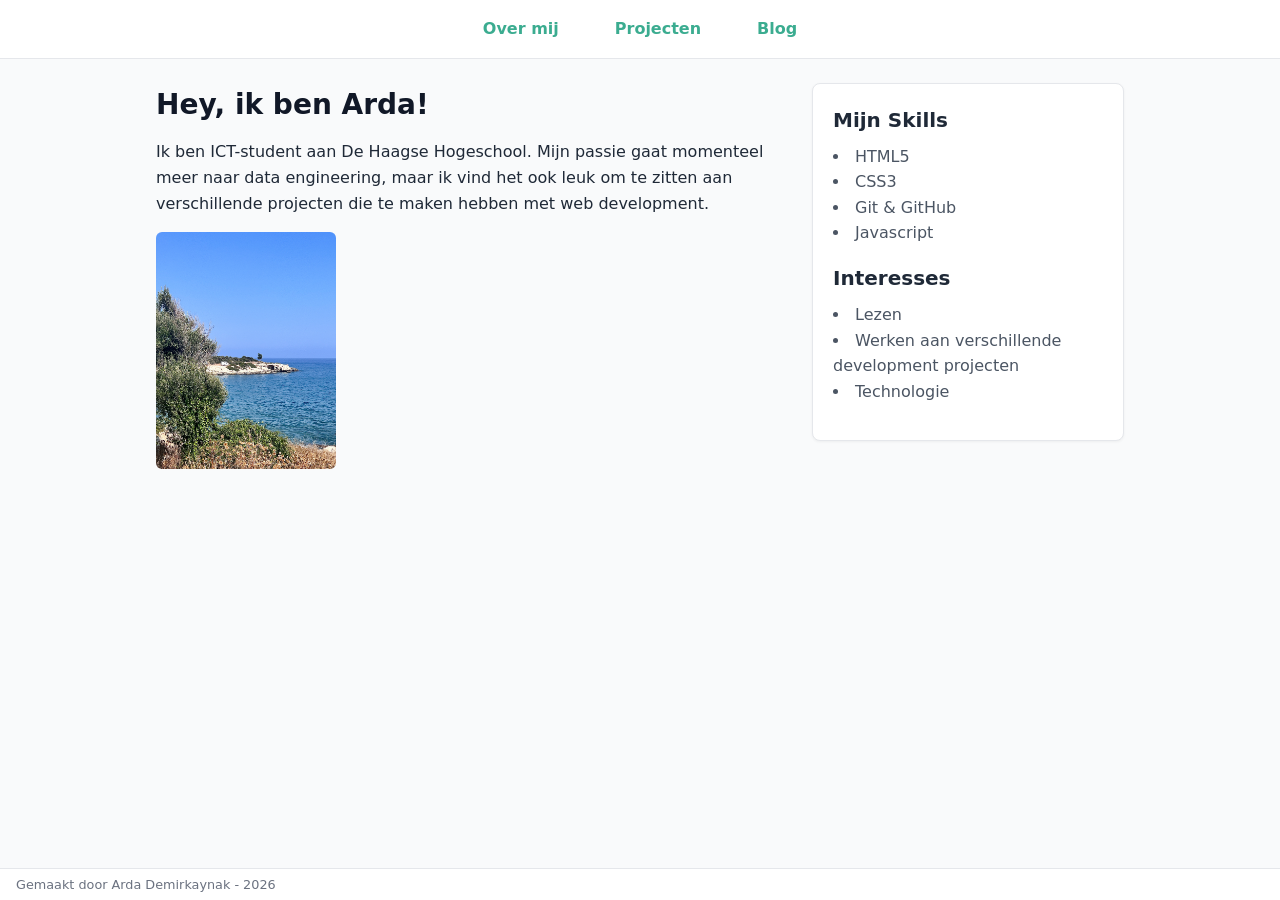
==== index.html @ d85af8c0 "changed homepage.html to index.html Made this change in order to work with GitHub Pages" ====
<!DOCTYPE html>
<html lang="nl">
    
<head> 
    <meta charset="UTF-8">
    <meta name="viewport" content="width=device-width, initial-scale=1.0">
    <title>Over mij</title>
    <link rel="stylesheet" href='style.css'>
</head>
<body>

<header>
    <nav>
        <ul>
            <li><a href="index.html">Over mij</a></li>
            <li><a href="projecten.html">Projecten</a></li>
            <li><a href="blog.html">Blog</a></li>            
        </ul>
    </nav>
</header>

<main>
    <section>
    <h1>Hey, ik ben Arda! </h1>
    <p>
        Ik ben ICT-student aan De Haagse Hogeschool. Mijn passie gaat momenteel meer naar data engineering, maar ik vind het ook leuk om te zitten aan verschillende projecten die te maken hebben met web development. 
    </p>

    <p>
        <img src="images/profielfoto.jpg" alt="Profielfoto van Arda" width="180">
    </p>        
    </section>

    <aside>
        <h2>Mijn Skills</h2>
        <ul>
            <li>HTML5</li>
            <li>CSS3</li>
            <li>Git & GitHub</li>
            <li>Javascript</li>
        </ul>

        <h2>Interesses</h2>
            <ul>
                <li>Lezen</li>
                 <li>Werken aan verschillende development projecten</li>
                 <li>Technologie</li>
            </ul>
    </aside>

</main>

<footer>
    <p>Gemaakt door Arda Demirkaynak - 2026</p>
</footer>
    
</body>
</html>
---- style.css ----
*,
*::before,
*::after {
    box-sizing: border-box;
    margin: 0;
    padding: 0;
}

body {
    font-family: system-ui, -apple-system, BlinkMacSystemFont, 'Segoe UI', Roboto, Oxygen, Ubuntu, Cantarell, 'Open Sans', 'Helvetica Neue', sans-serif;
    line-height: 1.6;
    color: #1f2937;
    background-color: #f9fafb;

    min-height: 100vh;
    display: flex;
    flex-direction: column;
}

img {
    max-width: 100%;
    height: auto;
    display: block;
}

header {
    background-color: #ffffff;
    border-bottom: 1px solid #e5e7eb;
    padding: 1rem;
}

nav ul {
    display: flex;
    flex-wrap: wrap;
    list-style: none;
    justify-content: center;
    gap: 1.5rem;
}

nav a {
    color: #3BAC90;
    text-decoration: none;
    font-weight: 600;
    font-size: 1rem;
    padding: 0.5rem;
    border-radius: 4px;
    transition: background-color 0.2s ease, color 0.2s ease;
}

nav a:hover,
nav a:focus {
    background-color: #eff6ff;
    color: #3BAC90;
    outline: none;
}

main {
    max-width: 1000px;
    margin: 0 auto;
    padding: 1.5rem 1rem;
    flex: 1;
    width: 100%;
}

h1 {
    font-size: 1.75rem;
    margin-bottom: 0.75rem;
    color: #111827;
}

h2 {
    font-size: 1.25rem;
    margin-bottom: 0.5rem;
    color: #1f2937;
}

p {
    margin-bottom: 1rem;
}

article, 
aside {
    background-color: #ffffff;
    border: 1px solid #e5e7eb;
    border-radius: 8px;
    padding: 1.25rem;
    margin-bottom: 1.5rem;
    box-shadow: 0 1px 3px rgba(0, 0, 0, 0.05);
}

article img,
section img {
    border-radius: 6px;
    margin: 0.75rem 0;   
}

article ul,
aside ul {
    list-style-position: inside;
    margin-bottom: 1rem;
    color: #4b5563;
}

time {
    font-size: 0.875rem;
    color: #6b7280;
    font-style: italic;
}

article a,
section a {
    color: #3BAC90;
    text-decoration: none;
    font-weight: 600;
}

article a:hover,
section a:hover {
    text-decoration: underline;
}

footer {
    background-color: #ffffff;
    border-top: 1px solid #e5e7eb;
    text-align: left;
    padding: 0.5rem 1rem;
    font-size: 0.8rem;
    color: #6b7280;
    margin-top: 2rem;
}

footer p {
    margin-bottom: 0;
    line-height: 1.2;
}

@media (min-width: 768px) {

    main:has(aside) {
        display: grid;
        grid-template-columns: 2fr 1fr;
        gap: 2rem;
        align-items: start;
    }

    main section:nth-of-type(2) {
        display: grid;
        grid-template-columns: repeat(2, 1fr);
        gap: 1.5rem;
    }

    article {
        margin-bottom: 0;
    }
}

@media (min-width: 1024px) {
    
    main section:nth-of-type(2) {
        grid-template-columns: repeat(3, 1fr);
        gap: 2rem;
    }

    nav ul {
        gap: 2.5rem;
    }
}
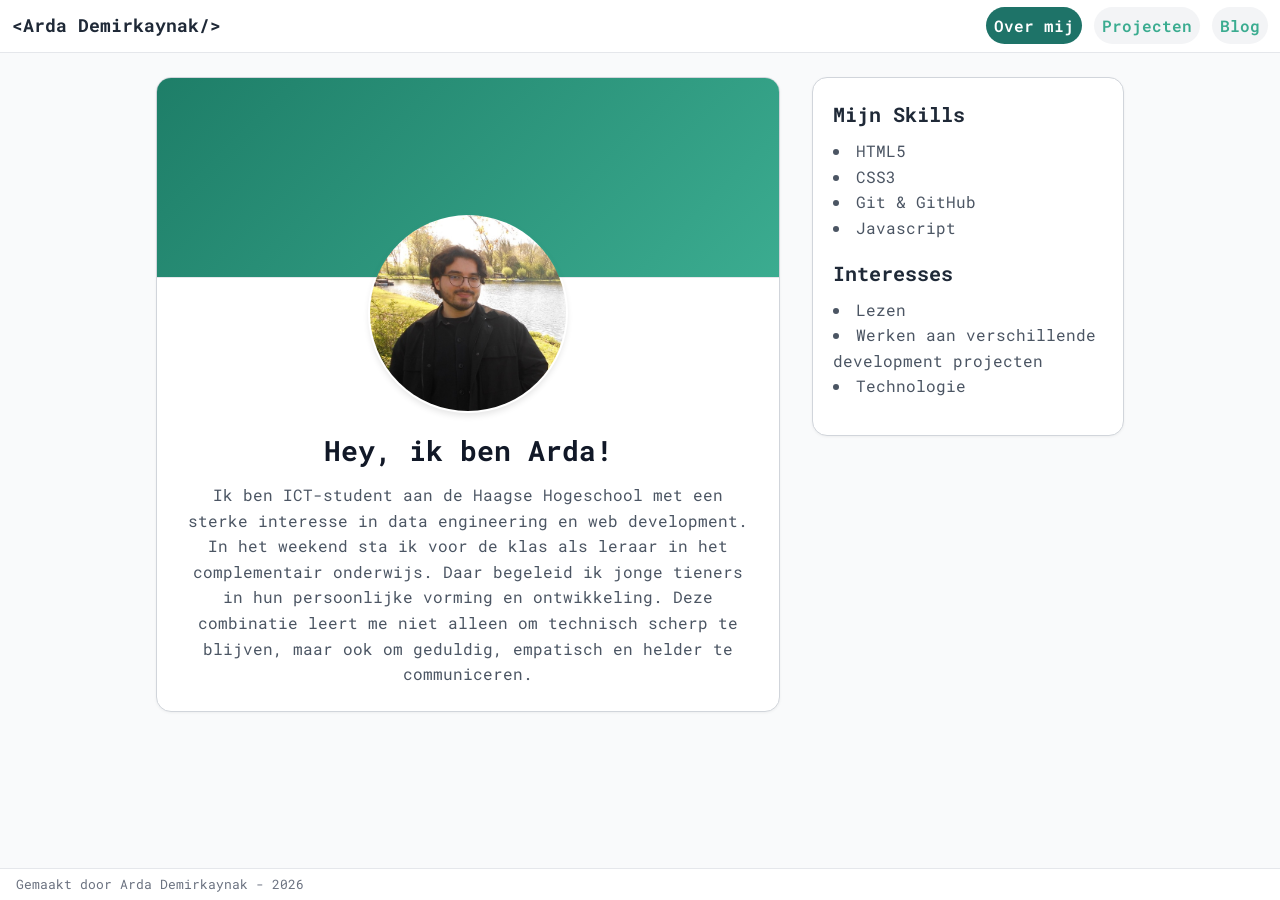
==== commit 1a2e85c1: "made changes to the overall look made changes to how the pages look by adding a banner, changing the" ====
--- a/index.html
+++ b/index.html
@@ -6,13 +6,19 @@
     <meta name="viewport" content="width=device-width, initial-scale=1.0">
     <title>Over mij</title>
     <link rel="stylesheet" href='style.css'>
+
+    <link rel="preconnect" href="https://fonts.googleapis.com">
+    <link rel="preconnect" href="https://fonts.gstatic.com" crossorigin>
+    <link href="https://fonts.googleapis.com/css2?family=Roboto+Mono:ital,wght@0,100..700;1,100..700&display=swap" rel="stylesheet">
+
 </head>
 <body>
 
 <header>
+    <a href="index.html" class="logo">&lt;Arda Demirkaynak/&gt;</a>
     <nav>
         <ul>
-            <li><a href="index.html">Over mij</a></li>
+            <li><a href="index.html" class="active" aria-current="page">Over mij</a></li>
             <li><a href="projecten.html">Projecten</a></li>
             <li><a href="blog.html">Blog</a></li>            
         </ul>
@@ -20,15 +26,16 @@
 </header>
 
 <main>
-    <section>
+    <section class="profile-card">
+        <header class="profile-banner"></header>
+
+        <img src="images/profielfoto.jpg" alt="Profielfoto van Arda" class="profile-img">
+
     <h1>Hey, ik ben Arda! </h1>
     <p>
-        Ik ben ICT-student aan De Haagse Hogeschool. Mijn passie gaat momenteel meer naar data engineering, maar ik vind het ook leuk om te zitten aan verschillende projecten die te maken hebben met web development. 
-    </p>
-
-    <p>
-        <img src="images/profielfoto.jpg" alt="Profielfoto van Arda" width="180">
-    </p>        
+        Ik ben ICT-student aan de Haagse Hogeschool met een sterke interesse in data engineering en web development. In het weekend sta ik voor de klas als leraar in het complementair onderwijs.
+        Daar begeleid ik jonge tieners in hun persoonlijke vorming en ontwikkeling. Deze combinatie leert me niet alleen om technisch scherp te blijven, maar ook om geduldig, empatisch en helder te communiceren. 
+    </p>     
     </section>
 
     <aside>
--- a/style.css
+++ b/style.css
@@ -7,7 +7,7 @@
 }
 
 body {
-    font-family: system-ui, -apple-system, BlinkMacSystemFont, 'Segoe UI', Roboto, Oxygen, Ubuntu, Cantarell, 'Open Sans', 'Helvetica Neue', sans-serif;
+    font-family: 'Roboto Mono', monospace;
     line-height: 1.6;
     color: #1f2937;
     background-color: #f9fafb;
@@ -24,9 +24,19 @@
 }
 
 header {
+    display: flex;
+    justify-content: space-between;
+    align-items: center;
     background-color: #ffffff;
     border-bottom: 1px solid #e5e7eb;
-    padding: 1rem;
+    padding: 0.75rem;
+}
+
+.logo {
+    font-weight: 700;
+    font-size: 1.1rem;
+    color: #1f2937;
+    text-decoration: none;
 }
 
 nav ul {
@@ -34,20 +44,32 @@
     flex-wrap: wrap;
     list-style: none;
     justify-content: center;
-    gap: 1.5rem;
+    gap: 0.75rem;
 }
 
 nav a {
     color: #3BAC90;
+    background-color: #f3f4f6;
+    padding: 0.5rem 1rem;
+    border-radius: 9999px;
     text-decoration: none;
     font-weight: 600;
     font-size: 1rem;
     padding: 0.5rem;
-    border-radius: 4px;
-    transition: background-color 0.2s ease, color 0.2s ease;
-}
-
-nav a:hover,
+    transition: all 0.2s ease;
+}
+
+nav a:hover {
+    background-color: #3BAC90;
+    color: #ffffff
+}
+
+nav a.active {
+    background-color: #1e7368;
+    color: #ffffff;
+    border-radius: 9999px;
+}
+
 nav a:focus {
     background-color: #eff6ff;
     color: #3BAC90;
@@ -119,6 +141,49 @@
     text-decoration: underline;
 }
 
+.profile-card, aside {
+    background-color: #ffffff;
+    border: 1px solid #d1d5db;
+    border-radius: 15px;
+    box-shadow: 0 1px 3px rgba(0, 0, 0, 0.05);
+}
+
+.profile-card {
+    overflow: hidden;
+    text-align: center;
+    padding: 0 1.5rem 1.5rem;
+}
+
+.profile-banner {
+    height: 200px;
+    background: linear-gradient(135deg, #1e7e68, #3BAC90);
+    margin: 0 -1.5rem;
+}
+
+.profile-img {
+    width: 200px;
+    height: 200px;
+    border-radius: 50%;
+    object-fit: cover;
+
+    object-position: 0% 40%;
+
+    border: 2px solid #ffffff00;
+    margin: -65px auto 1rem;
+    display: block;
+    box-shadow: 0 4px 6px -1px rgba(0, 0, 0, 0.1);
+}
+
+.profile-card h1 {
+    margin-bottom: 0.5rem;
+}
+
+.profile-card p {
+    color: #4b5563;
+    line-height: 1.6;
+    margin-bottom: 0;
+}
+
 footer {
     background-color: #ffffff;
     border-top: 1px solid #e5e7eb;
@@ -162,6 +227,6 @@
     }
 
     nav ul {
-        gap: 2.5rem;
+        gap: 0.75rem;
     }
 }
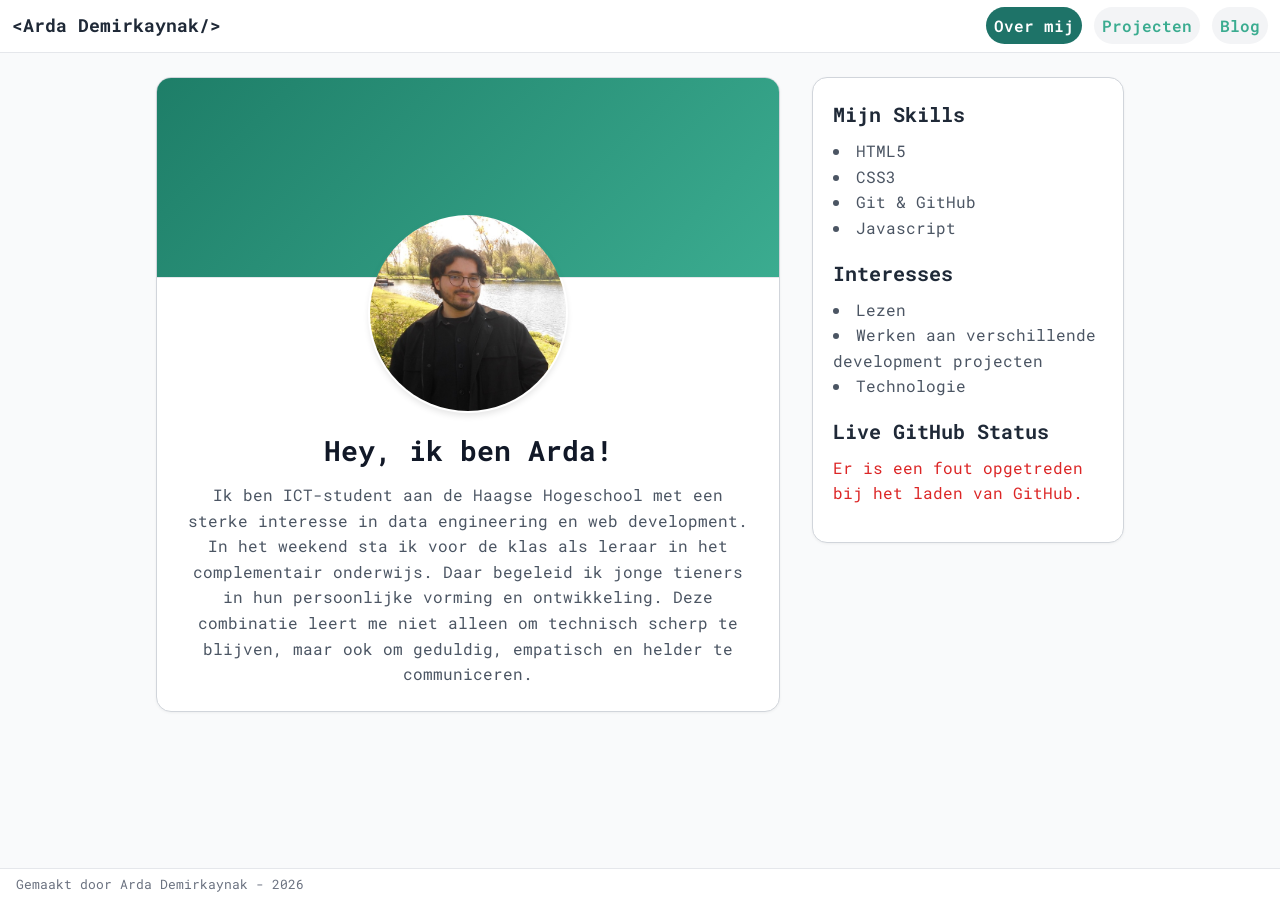
==== commit 68f15173: "added an api endpoint for github" ====
--- a/index.html
+++ b/index.html
@@ -10,6 +10,7 @@
     <link rel="preconnect" href="https://fonts.googleapis.com">
     <link rel="preconnect" href="https://fonts.gstatic.com" crossorigin>
     <link href="https://fonts.googleapis.com/css2?family=Roboto+Mono:ital,wght@0,100..700;1,100..700&display=swap" rel="stylesheet">
+    <script src="JavaScript/api.js" defer></script>
 
 </head>
 <body>
@@ -53,6 +54,12 @@
                  <li>Werken aan verschillende development projecten</li>
                  <li>Technologie</li>
             </ul>
+
+        <h2>Live GitHub Status</h2>
+        <div id="github-stats">
+            <p>Gegevens laden...</p>
+        </div>
+        
     </aside>
 
 </main>
--- a/style.css
+++ b/style.css
@@ -184,6 +184,38 @@
     margin-bottom: 0;
 }
 
+.filter-controls {
+    display: flex;
+    flex-wrap: wrap;
+    gap: 0.5rem;
+    margin-top: 1rem;
+    margin-bottom: 1.5rem;
+}
+
+.filter-btn {
+    font-family: inherit;
+    font-size: 0.875rem;
+    font-weight: 600;
+    padding: 0.4rem 1rem;
+    border-radius: 9999px;
+    border: 1px solid #d1d5db;
+    background-color: #ffffff;
+    color: #4b5563;
+    cursor: pointer;
+    transition: all 0.2s ease;
+}
+
+.filter-btn:hover {
+    background-color: #f3f4f6;
+    border-color: #9ca3af;
+}
+
+.filter-btn.active {
+    background-color: #1e7e68;
+    color: #ffffff;
+    border-color: #1e7e68;
+}
+
 footer {
     background-color: #ffffff;
     border-top: 1px solid #e5e7eb;
@@ -229,4 +261,106 @@
     nav ul {
         gap: 0.75rem;
     }
-}+}
+
+.github-btn {
+    display: inline-flex;
+    align-items: center;
+    gap: 0.5rem;
+    background-color: #1e7368;
+    color: #ffffff !important;
+    padding: 0.5rem 1.1rem;
+    border-radius: 9999px;
+    font-size: 0.85rem;
+    text-decoration: none !important;
+    margin-top: 0.5rem;
+    transition: all 0.2s ease;
+}
+
+.github-btn:hover {
+    background-color: #156250;
+    transform: translateY(-1px);
+    box-shadow: 0 3px 6px rgba(0, 0, 0, 0.15);
+}
+
+.github-btn svg {
+    width: 16px;
+    height: 16px;
+    fill: currentColor;
+    flex-shrink: 0;
+}
+
+.github-widget {                                                                                                                                                                                                   
+        background-color: #f9fafb;                                                                                                                                                                                     
+        border: 1px solid #e5e7eb;                                                                                                                                                                                     
+        border-radius: 12px;                                                                                                                                                                                           
+        padding: 1rem;                                                                                                                                                                                                 
+        margin-top: 0.5rem;                                                                                                                                                                                            
+        text-align: center;                                                                                                                                                                                            
+    }                                                                                                                                                                                                                  
+                                                                                                                                                                                                                       
+    .github-status-badge {                                                                                                                                                                                             
+        display: inline-flex;                                                                                                                                                                                          
+        align-items: center;                                                                                                                                                                                           
+        gap: 0.4rem;                                                                                                                                                                                                   
+        font-size: 0.75rem;                                                                                                                                                                                            
+        font-weight: 600;                                                                                                                                                                                              
+        color: #1e7e68;                                                                                                                                                                                                
+        background-color: #ecfdf5;                                                                                                                                                                                     
+        padding: 0.2rem 0.6rem;                                                                                                                                                                                        
+        border-radius: 9999px;                                                                                                                                                                                         
+        border: 1px solid #a7f3d0;                                                                                                                                                                                     
+        margin-bottom: 0.5rem;                                                                                                                                                                                         
+    }                                                                                                                                                                                                                  
+                                                                                                                                                                                                                       
+    .live-indicator {                                                                                                                                                                                                  
+        width: 8px;                                                                                                                                                                                                    
+        height: 8px;                                                                                                                                                                                                   
+        background-color: #10b981;                                                                                                                                                                                     
+        border-radius: 50%;                                                                                                                                                                                            
+        display: inline-block;                                                                                                                                                                                         
+        box-shadow: 0 0 0 2px rgba(16, 185, 129, 0.2);                                                                                                                                                                 
+        animation: pulse 2s infinite;                                                                                                                                                                                  
+    }                                                                                                                                                                                                                  
+                                                                                                                                                                                                                       
+    @keyframes pulse {                                                                                                                                                                                                 
+        0%, 100% { opacity: 1; transform: scale(1); }                                                                                                                                                                  
+        50% { opacity: 0.6; transform: scale(0.85); }                                                                                                                                                                  
+    }                                                                                                                                                                                                                  
+                                                                                                                                                                                                                       
+    .github-username {                                                                                                                                                                                                 
+        font-size: 0.95rem;                                                                                                                                                                                            
+        font-weight: 700;                                                                                                                                                                                              
+        color: #1f2937;                                                                                                                                                                                                
+        margin-bottom: 0.75rem;                                                                                                                                                                                        
+    }                                                                                                                                                                                                                  
+                                                                                                                                                                                                                       
+    .github-metrics {                                                                                                                                                                                                  
+        display: grid;                                                                                                                                                                                                 
+        grid-template-columns: 1fr 1fr;                                                                                                                                                                                
+        gap: 0.75rem;                                                                                                                                                                                                  
+        margin-bottom: 1rem;                                                                                                                                                                                           
+    }                                                                                                                                                                                                                  
+                                                                                                                                                                                                                       
+    .metric-box {                                                                                                                                                                                                      
+        background-color: #ffffff;                                                                                                                                                                                     
+        border: 1px solid #e5e7eb;                                                                                                                                                                                     
+        border-radius: 8px;                                                                                                                                                                                            
+        padding: 0.6rem 0.4rem;                                                                                                                                                                                        
+        display: flex;                                                                                                                                                                                                 
+        flex-direction: column;                                                                                                                                                                                        
+        align-items: center;                                                                                                                                                                                           
+    }
+  
+    .metric-number {
+        font-size: 1.25rem;
+        font-weight: 700;
+        color: #1e7e68;
+        line-height: 1.2;
+    }
+  
+    .metric-label {
+        font-size: 0.7rem;
+        color: #6b7280;
+        margin-top: 0.2rem;
+    }
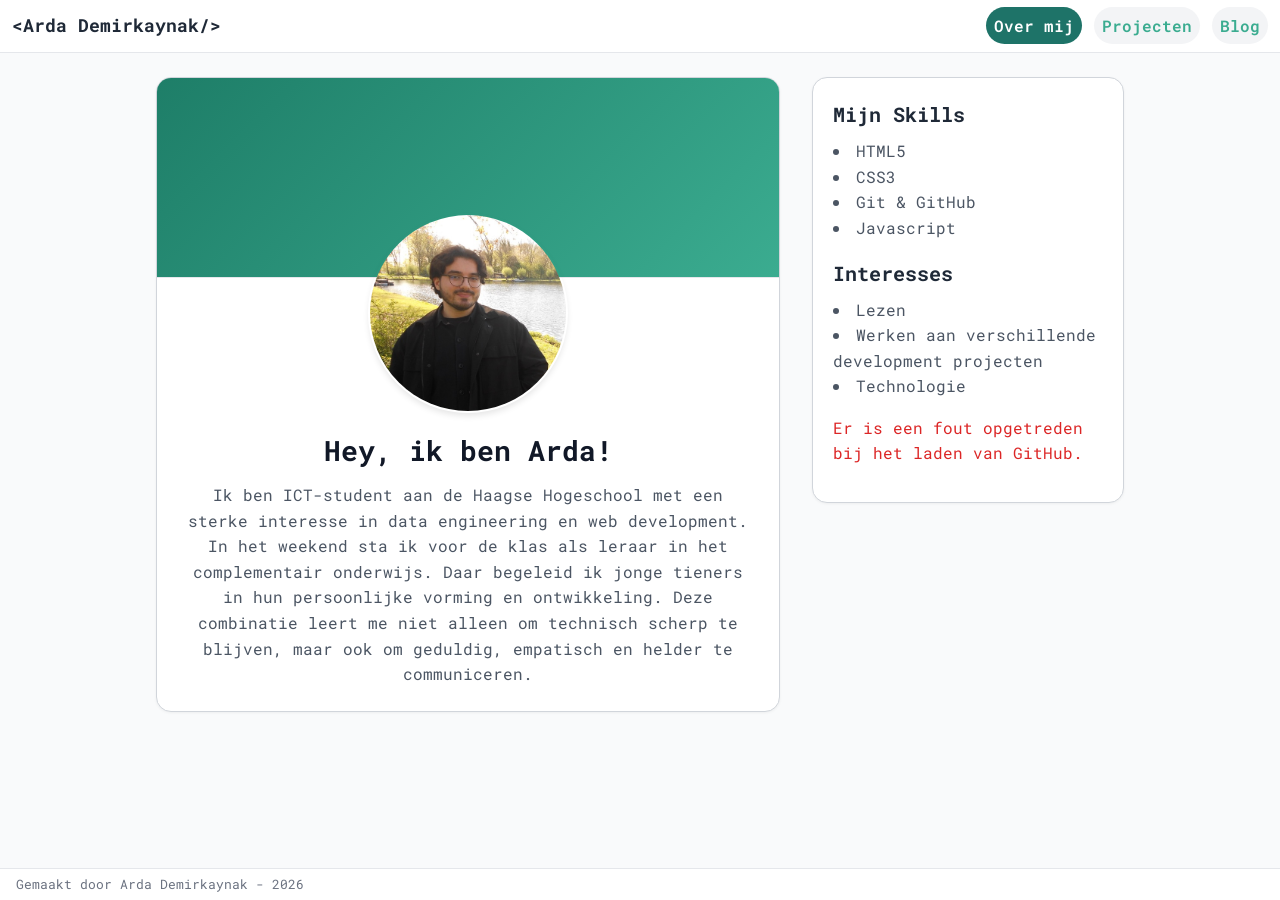
==== commit b2826c5b: "moved svg to pictures and fixed logo" ====
--- a/index.html
+++ b/index.html
@@ -55,7 +55,6 @@
                  <li>Technologie</li>
             </ul>
 
-        <h2>Live GitHub Status</h2>
         <div id="github-stats">
             <p>Gegevens laden...</p>
         </div>
--- a/style.css
+++ b/style.css
@@ -283,10 +283,10 @@
     box-shadow: 0 3px 6px rgba(0, 0, 0, 0.15);
 }
 
-.github-btn svg {
+.github-btn svg,
+.github-btn img {
     width: 16px;
     height: 16px;
-    fill: currentColor;
     flex-shrink: 0;
 }
 
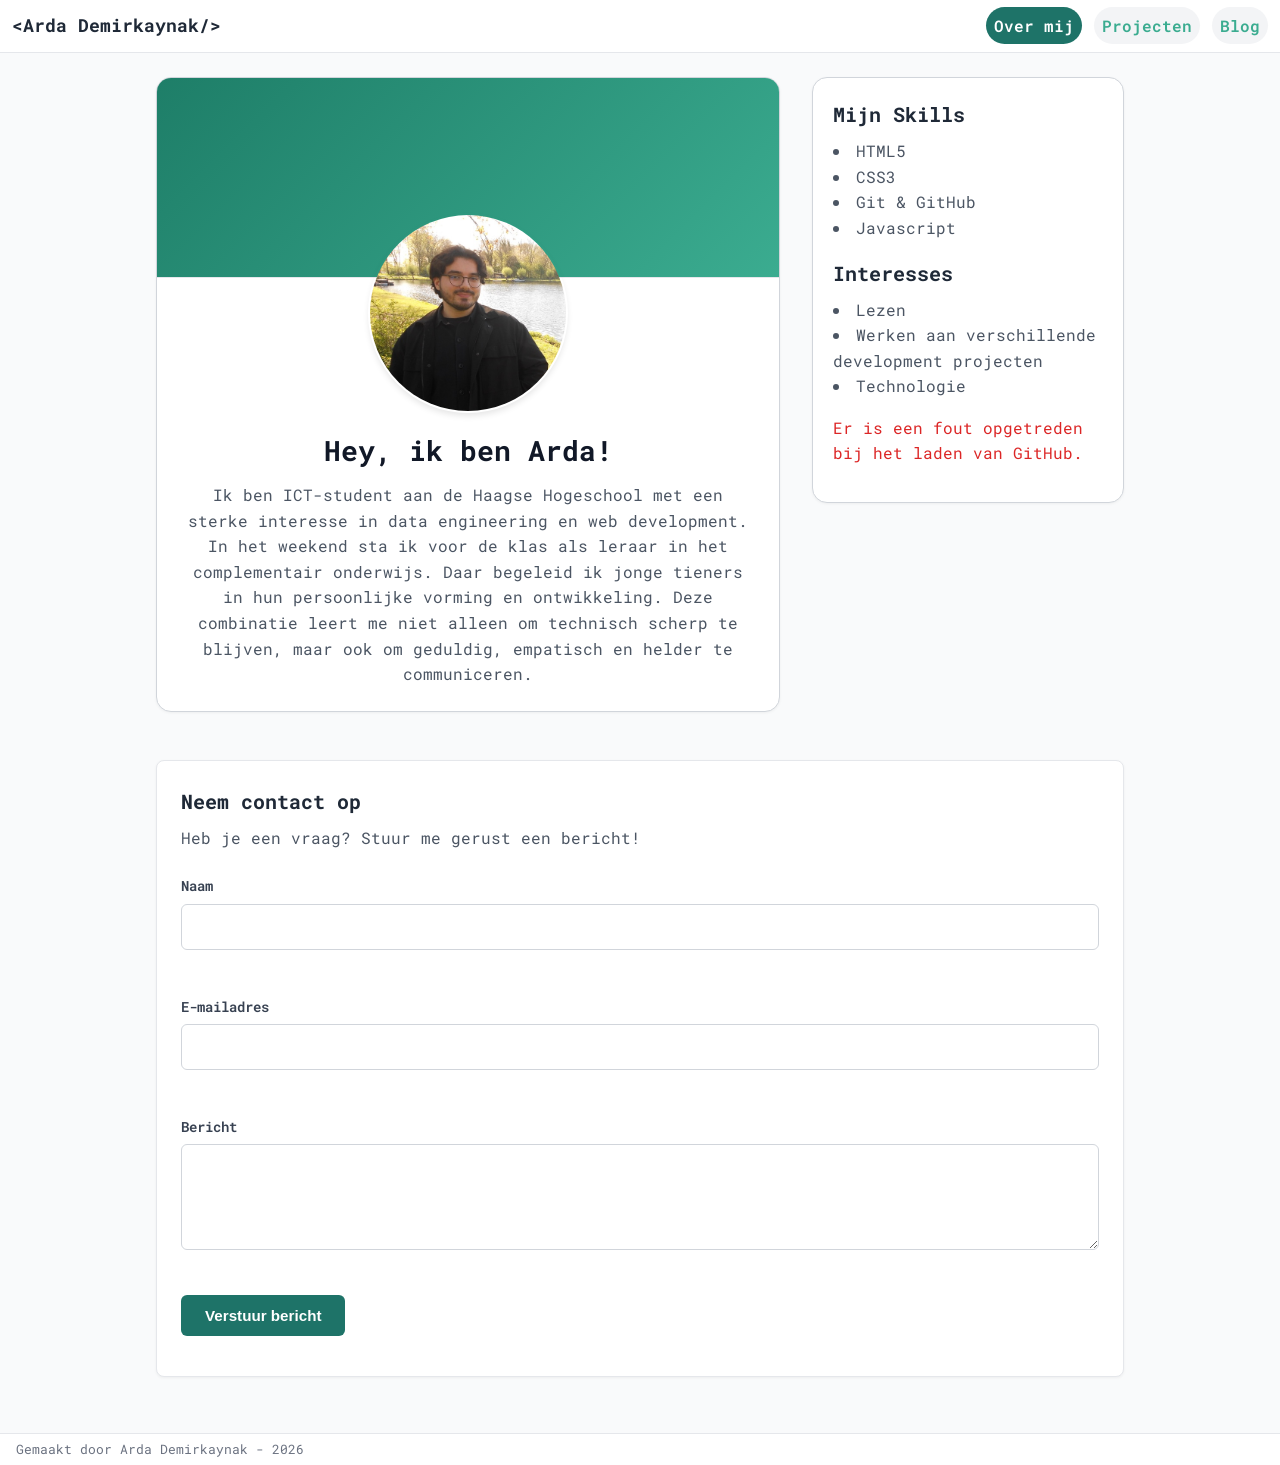
==== commit 3a34c7e3: "added form functionality" ====
--- a/index.html
+++ b/index.html
@@ -11,6 +11,7 @@
     <link rel="preconnect" href="https://fonts.gstatic.com" crossorigin>
     <link href="https://fonts.googleapis.com/css2?family=Roboto+Mono:ital,wght@0,100..700;1,100..700&display=swap" rel="stylesheet">
     <script src="JavaScript/api.js" defer></script>
+    <script src="JavaScript/contact.js" defer></script>
 
 </head>
 <body>
@@ -59,13 +60,41 @@
             <p>Gegevens laden...</p>
         </div>
         
-    </aside>
+  </aside>
+
+    <section class="contact-card">
+        <h2>Neem contact op</h2>
+        <p>Heb je een vraag? Stuur me gerust een bericht!</p>
+
+        <form id="contact-form" novalidate>
+            <div class="form-group">
+                <label for="name">Naam</label>
+                <input type="text" id="name" name="name" aria-describedby="name-error" aria-invalid="false">
+                <span class="error-message" id="name-error" aria-live="polite"></span>
+            </div>
+
+            <div class="form-group">
+                <label for="email">E-mailadres</label>
+                <input type="email" id="email" name="email" aria-describedby="email-error" aria-invalid="false">
+                <span class="error-message" id="email-error" aria-live="polite"></span>
+            </div>
+
+            <div class="form-group">
+                <label for="message">Bericht</label>
+                <textarea id="message" name="message" rows="4" aria-describedby="message-error" aria-invalid="false"></textarea>
+                <span class="error-message" id="message-error" aria-live="polite"></span>
+            </div>
+
+            <button type="submit" class="submit-btn">Verstuur bericht</button>
+            <p id="form-success" class="success-message" aria-live="polite"></p>
+        </form>
+    </section>
 
 </main>
 
 <footer>
     <p>Gemaakt door Arda Demirkaynak - 2026</p>
 </footer>
-    
+
 </body>
 </html>
--- a/style.css
+++ b/style.css
@@ -240,7 +240,7 @@
         align-items: start;
     }
 
-    main section:nth-of-type(2) {
+    #projects-container {
         display: grid;
         grid-template-columns: repeat(2, 1fr);
         gap: 1.5rem;
@@ -253,7 +253,7 @@
 
 @media (min-width: 1024px) {
     
-    main section:nth-of-type(2) {
+    #projects-container {
         grid-template-columns: repeat(3, 1fr);
         gap: 2rem;
     }
@@ -363,4 +363,91 @@
         font-size: 0.7rem;
         color: #6b7280;
         margin-top: 0.2rem;
-    }+    }
+
+.contact-card {
+    grid-column: 1 / -1;
+    background-color: #ffffff;
+    border: 1px solid #e5e7eb;
+    border-radius: 8px;
+    padding: 1.5rem;
+    margin-top: 1rem;
+    box-shadow: 0 1px 3px rgba(0, 0, 0, 0.05);
+}
+
+.contact-card h2 {
+    margin-top: 0;
+    margin-bottom: 0.5rem;
+}
+
+.contact-card > p {
+    color: #4b5563;
+    margin-bottom: 1.5rem;
+}
+
+.form-group {
+    display: flex;
+    flex-direction: column;
+    margin-bottom: 1.25rem;
+}
+
+.form-group label {
+    font-size: 0.9rem;
+    font-weight: 600;
+    margin-bottom: 0.4rem;
+    color: #374151;
+}
+
+.form-group input, 
+.form-group textarea {
+    padding: 0.75rem;
+    border: 1px solid #d1d5db;
+    border-radius: 6px;
+    font-family: inherit;
+    font-size: 0.95rem;
+    width: 100%;
+    box-sizing: border-box;
+    transition: border-color 0.2s, box-shadow 0.2s;
+}
+
+.form-group input:focus,
+.form-group textarea:focus {
+    outline: none;
+    border-color: #1e7368;
+    box-shadow: 0 0 0 3px rgba(30, 115, 104, 0.15);
+}
+
+.submit-btn {
+    background-color: #1e7368;
+    color: #ffffff;
+    border: none;
+    border-radius: 6px;
+    padding: 0.75rem 1.5rem;
+    font-size: 0.95rem;
+    font-weight: 600;
+    cursor: pointer;
+    transition: background-color 0.2s, transform 0.1s;
+}
+
+.submit-btn:hover {
+    background-color: #156250;
+    transform: translateY(-1px);
+}
+
+.error-message {
+    color: #dc2626;
+    font-size: 0.8rem;
+    margin-top: 0.35rem;
+    min-height: 1.2rem;
+}
+
+.input-error {
+    border-color: #dc2626 !important;
+    background-color: #fef2f2;
+}
+
+.success-message {
+    color: #15803d;
+    font-weight: 600;
+    margin-top: 1rem;
+}
